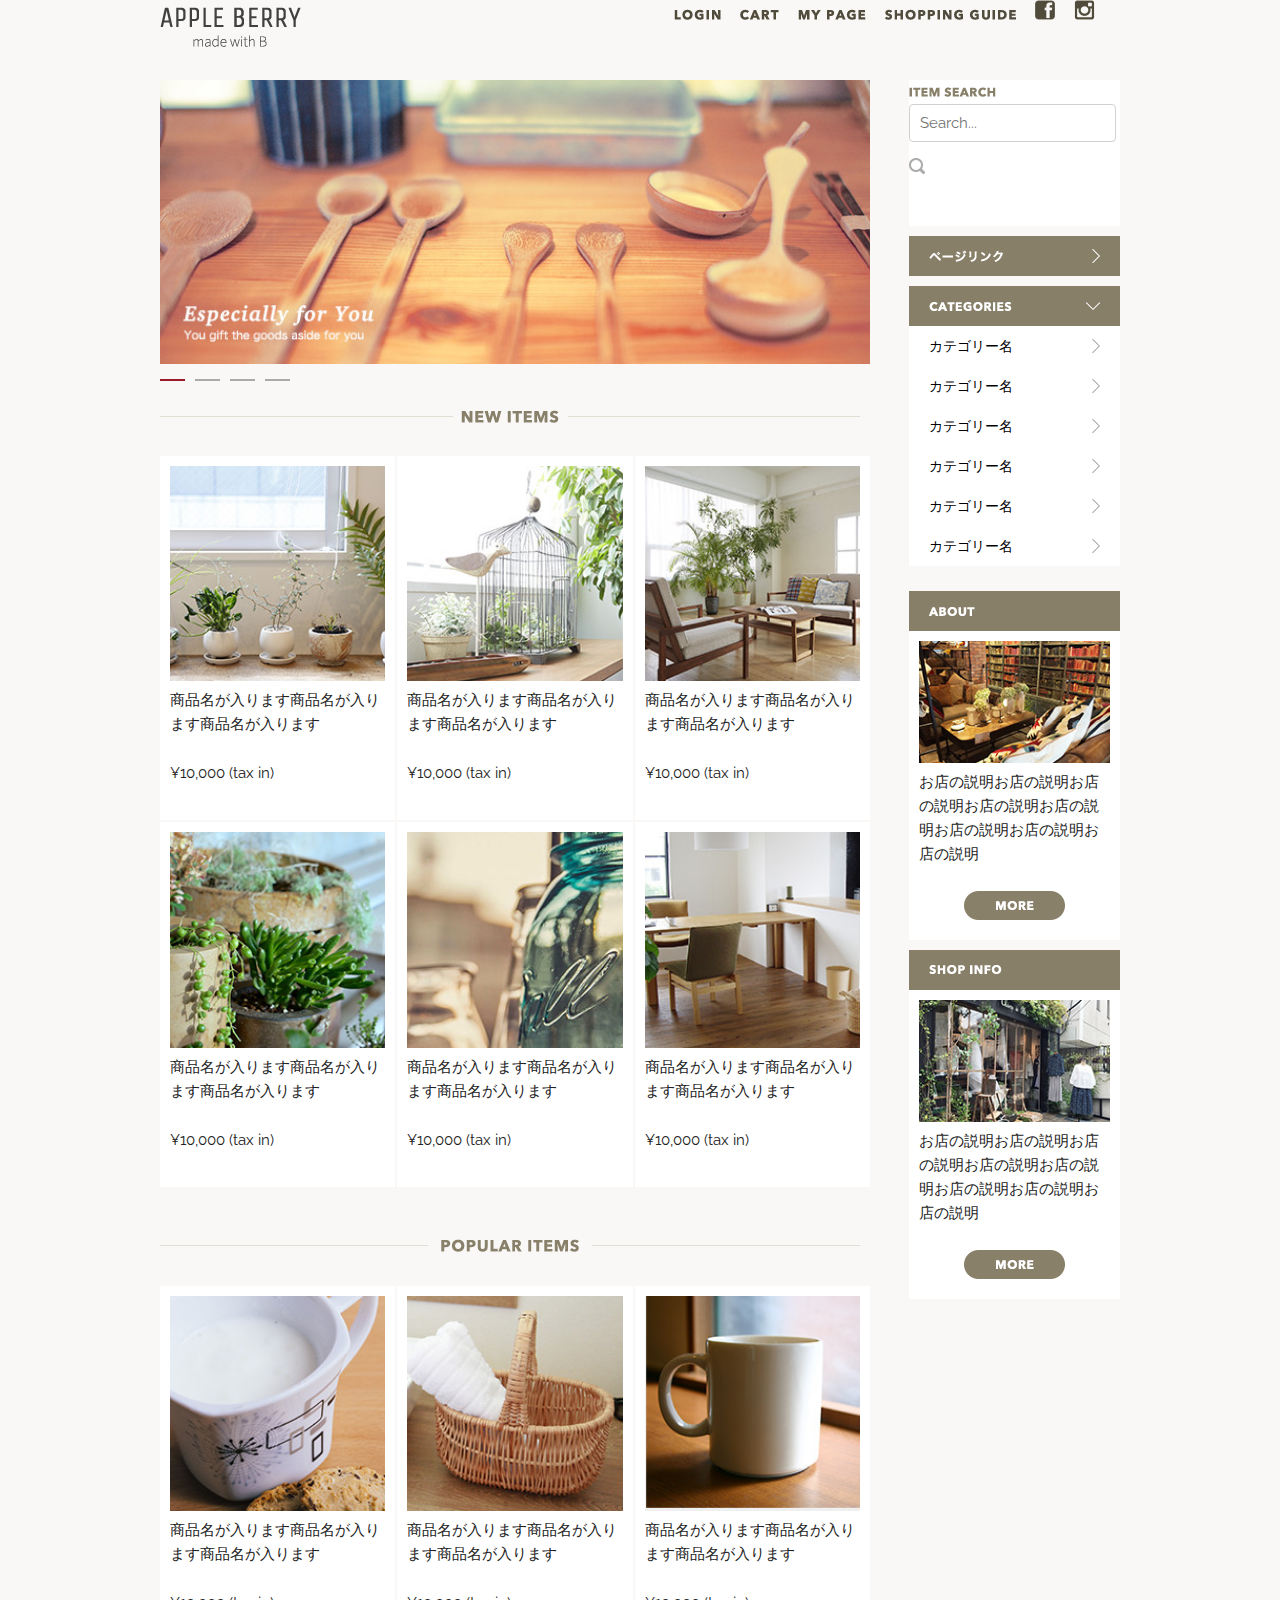
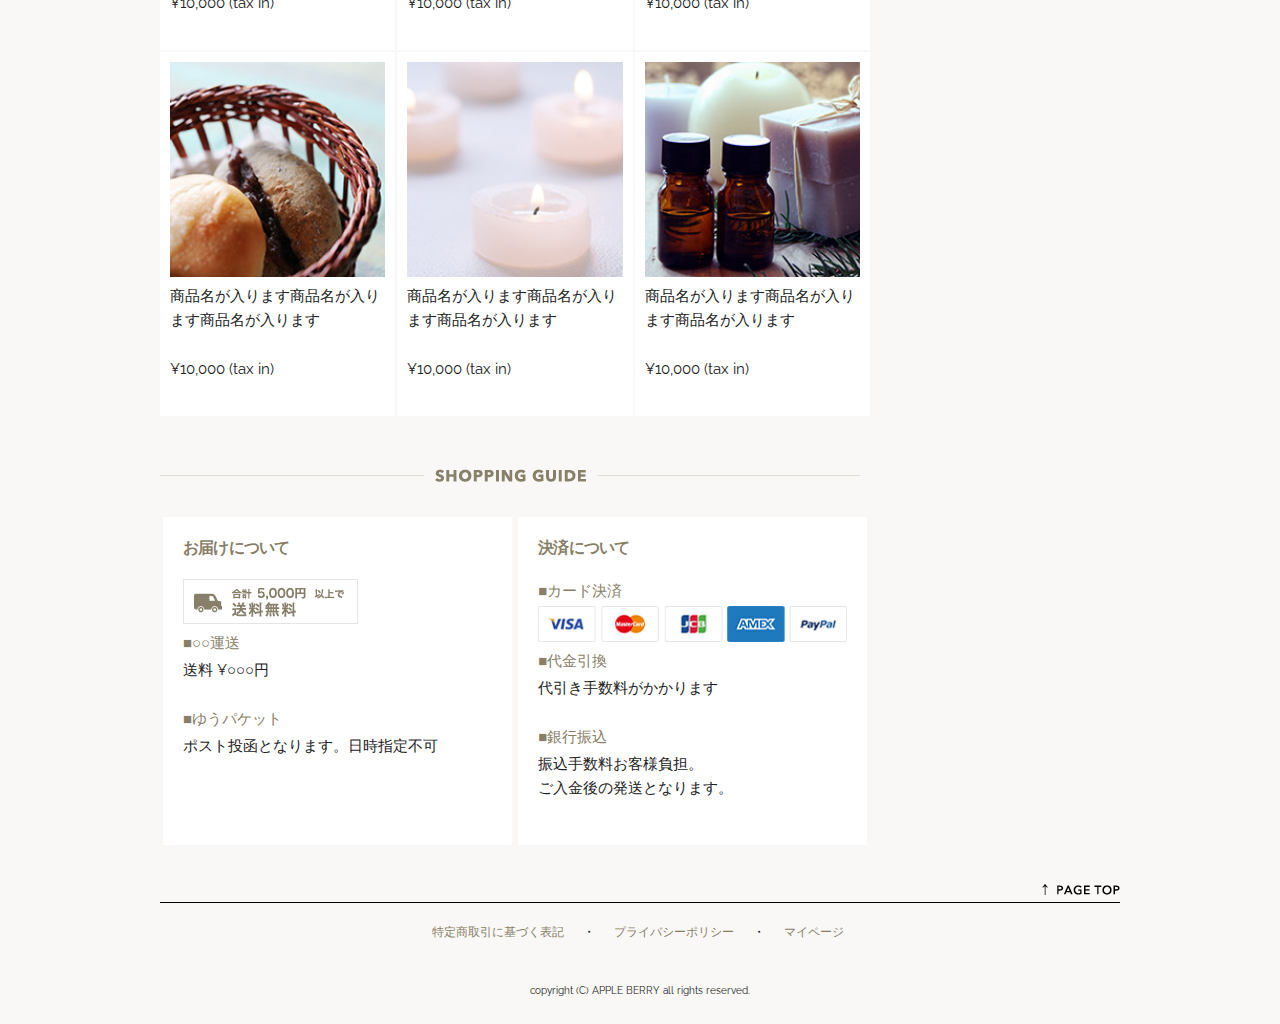
==== index.html @ 41d0731c "金曜朝作業" ====
<!DOCTYPE html>
<html lang="ja">

<head>

  <!-- Basic Page Needs
  –––––––––––––––––––––––––––––––––––––––––––––––––– -->
  <meta charset="utf-8">
  <title>APPLE BERRY</title>
  <meta name="description" content="">
  <meta name="author" content="">

  <!-- Mobile Specific Metas
  –––––––––––––––––––––––––––––––––––––––––––––––––– -->
  <meta name="viewport" content="width=device-width, initial-scale=1">

  <!-- Owl Carousel CSS -->
  <link rel="stylesheet" href="owlcarousel/assets/owl.carousel.min.css">
  <link rel="stylesheet" href="owlcarousel/assets/owl.theme.default.min.css">
  <!-- jQuery -->
  <script type="text/javascript" src="https://ajax.googleapis.com/ajax/libs/jquery/1.10.2/jquery.min.js"></script>
  <!-- Owl Carousel JS -->
  <script src="owlcarousel/owl.carousel.min.js"></script>

  <!-- Owl Carouselを動作させるために追加 -->
  <script src="carousel.js"></script>

  <!-- FONT
  –––––––––––––––––––––––––––––––––––––––––––––––––– -->
  <link href="//fonts.googleapis.com/css?family=Raleway:400,300,600" rel="stylesheet" type="text/css">

  <!-- CSS
  –––––––––––––––––––––––––––––––––––––––––––––––––– -->
  <link rel="stylesheet" href="css/normalize.css">
  <link rel="stylesheet" href="css/skeleton.css">
  <link rel="stylesheet" href="css/style.css">

  <!-- Favicon
  –––––––––––––––––––––––––––––––––––––––––––––––––– -->
  <link rel="icon" type="image/png" href="images/favicon.png">

</head>

<body>

  <!-- Primary Page Layout
  –––––––––––––––––––––––––––––––––––––––––––––––––– -->
  <header>
    <div id="header_in" class="container">
      <div class="row">
        <div class="six columns logo">

          <h1>
            <a href="index.html"><img class="u-max-full-width" src="images/top/logo.png" alt="APPLE BERRY" srcset="images/top/logo@2x.png 2x" /></a>
          </h1>

        </div>
        <div class="six columns navi">

          <!--  <div class="sp_navi">
         
          <img id="sp_navi_btn" class="u-max-full-width" src="images/top/sp_navi.png" alt="sp_navi" srcset="images/top/sp_navi@2x.png 2x" /> 

          <ul class="sp_navi_li">
            <li><a href="index.html">TOPページ</a></li>
            <li><a href="news.html">ニュースリリース</a></li>
            <li><a href="company.html">会社概要</a></li>
          </ul>
        </div>
                sp_navi -->

          <div class="pc_navi">

            <ul class="pc_navi_li">
              <li>
                <a href="#"><img class="u-max-full-width" src="images/top/menu_login.png" alt="login"></a>
              </li>
              <li>
                <a href="#"><img class="u-max-full-width" src="images/top/menu_cart.png" alt="cart"></a>
              </li>
              <li>
                <a href="#"><img class="u-max-full-width" src="images/top/menu_mypage.png" alt="mypage"></a>
              </li>
              <li>
                <a href="#"><img class="u-max-full-width" src="images/top/menu_guide.png" alt="shopping_guide"></a>
              </li>
              <li>
                <a href="#"><img class="u-max-full-width" src="images/top/facebook.png" alt="facebook"></a>
              </li>
              <li>
                <a href="#"><img class="u-max-full-width" src="images/top/insta.png" alt="instagram"></a>
              </li>
            </ul>

          </div>
          <!-- pc_navi -->

        </div>
        <!-- six columns -->
      </div>
      <!-- row -->
    </div>
    <!-- header_in -->
  </header>



  <div class="container">
    <div class="row">
      <div class="nine columns">
        <div id="cover_area">
          <div class="owl-carousel owl-theme">
            <div><img src="images/top/ca_banner.jpg"></div>
            <div><img src="images/top/ca_banner.jpg"></div>
            <div><img src="images/top/ca_banner.jpg"></div>
            <div><img src="images/top/ca_banner.jpg"></div>
          </div>
        </div>
        <!-- #cover -->

        <div id="new_items">
          <h3><img class="u-max-full-width" src="images/top/title_newitems.png"></h3>
          <div class="flex">

            <section>
              <img class="u-max-full-width" src="images/top/item_01.jpg" alt="商品名その1">
              <p>商品名が入ります商品名が入ります商品名が入ります</p>
              <p>¥10,000 (tax in)</p>
            </section>
            <section>
              <img class="u-max-full-width" src="images/top/item_02.jpg" alt="商品名その2">
              <p>商品名が入ります商品名が入ります商品名が入ります</p>
              <p>¥10,000 (tax in)</p>
            </section>
            <section>
              <img class="u-max-full-width" src="images/top/item_03.jpg" alt="商品名その3">
              <p>商品名が入ります商品名が入ります商品名が入ります</p>
              <p>¥10,000 (tax in)</p>
            </section>
            <section>
              <img class="u-max-full-width" src="images/top/item_04.jpg" alt="商品名その4">
              <p>商品名が入ります商品名が入ります商品名が入ります</p>
              <p>¥10,000 (tax in)</p>
            </section>
            <section>
              <img class="u-max-full-width" src="images/top/item_05.jpg" alt="商品名その5">
              <p>商品名が入ります商品名が入ります商品名が入ります</p>
              <p>¥10,000 (tax in)</p>
            </section>
            <section>
              <img class="u-max-full-width" src="images/top/item_06.jpg" alt="商品名その6">
              <p>商品名が入ります商品名が入ります商品名が入ります</p>
              <p>¥10,000 (tax in)</p>
            </section>
          </div>
        </div>
        <!-- #new_items -->

        <div id="popular_items">
          <h3><img class="u-max-full-width" src="images/top/title_popular.png"></h3>
          <div class="flex">

            <section>
              <img class="u-max-full-width" src="images/top/item_07.jpg" alt="商品名その7">
              <p>商品名が入ります商品名が入ります商品名が入ります</p>
              <p>¥10,000 (tax in)</p>
            </section>
            <section>
              <img class="u-max-full-width" src="images/top/item_08.jpg" alt="商品名その8">
              <p>商品名が入ります商品名が入ります商品名が入ります</p>
              <p>¥10,000 (tax in)</p>
            </section>
            <section>
              <img class="u-max-full-width" src="images/top/item_09.jpg" alt="商品名その9">
              <p>商品名が入ります商品名が入ります商品名が入ります</p>
              <p>¥10,000 (tax in)</p>
            </section>
          </div>
          <div class="flex">
            <section>
              <img class="u-max-full-width" src="images/top/item_10.jpg" alt="商品名その10">
              <p>商品名が入ります商品名が入ります商品名が入ります</p>
              <p>¥10,000 (tax in)</p>
            </section>
            <section>
              <img class="u-max-full-width" src="images/top/item_11.jpg" alt="商品名その11">
              <p>商品名が入ります商品名が入ります商品名が入ります</p>
              <p>¥10,000 (tax in)</p>
            </section>
            <section>
              <img class="u-max-full-width" src="images/top/item_12.jpg" alt="商品名その12">
              <p>商品名が入ります商品名が入ります商品名が入ります</p>
              <p>¥10,000 (tax in)</p>
            </section>
          </div>


        </div>
        <!-- #popular_items -->

        <div id="shopping_guide">

          <h3><img class="u-max-full-width" src="images/top/title_guide.png"></h3>
          <div class="flex">
            <section>
              <h4>お届けについて</h4>
              <img class="u-max-full-width" src="images/top/otodoke_banner.png">
              <p class="shikaku">■○○運送</p>
              <p>送料 ¥○○○円</p>
              <p class="shikaku">■ゆうパケット</p>
              <p>ポスト投函となります。日時指定不可</p>
            </section>
            <section>
              <h4>決済について</h4>
              <p class="shikaku">■カード決済</p>
              <img class="u-max-full-width" src="images/top/cards.png">
              <p class="shikaku">■代金引換</p>
              <p>代引き手数料がかかります</p>
              <p class="shikaku">■銀行振込</p>
              <p>振込手数料お客様負担。<br>ご入金後の発送となります。</p>

            </section>
          </div>
        </div>
        <!-- #shopping_guide -->
      </div>
      <!-- nine columns -->


      <div id="sidebar" class="three columns">
        <div class="item_search side_f">
          <img class="u-max-full-width" src="images/top/itemsearch.png">
          <form>
            <input type="text" placeholder="Search...">
            <img class="u-max-full-width" src="images/top/search_icon.png">
          </form>
        </div>
        <div class="page_link side_f">
          <h4><img class="u-max-full-width" src="images/top/pagelink.png" alt="page_link">
            <img src="images/top/next_icon.png"></h4>
        </div>
        <div class="categories side_f">
          <h4><img class="u-max-full-width" src="images/top/categories.png" alt="categories">
            <img src="images/top/down_icon.png"></h4>
          <ul>
            <a href="#"><li>カテゴリー名<img src="images/top/next_icon_gray.png"></li></a>
            <a href="#"><li>カテゴリー名<img src="images/top/next_icon_gray.png"></li></a>
            <a href="#"><li>カテゴリー名<img src="images/top/next_icon_gray.png"></li></a>
            <a href="#"><li>カテゴリー名<img src="images/top/next_icon_gray.png"></li></a>
            <a href="#"><li>カテゴリー名<img src="images/top/next_icon_gray.png"></li></a>
            <a href="#"><li>カテゴリー名<img src="images/top/next_icon_gray.png"></li></a>
          </ul>
        </div>
        <div class="about side_f">
          <h4><img class="u-max-full-width" src="images/top/about.png" alt="about"></h4>
          <div class="about_body">
          <img class="u-max-full-width" src="images/top/about_img.jpg" class="shop_info_img">
          <p>お店の説明お店の説明お店の説明お店の説明お店の説明お店の説明お店の説明お店の説明</p>
          <a href="#" alt="詳細"><img class="u-max-full-width more_btn" src="images/top/more_btn.png" alt="more_button"></a>
          </div>
        </div>
        <div class="shop_info side_f">
          <h4><img class="u-max-full-width" src="images/top/shop_info.png"></h4>
          <div class="shop_info_body">
          <img class="u-max-full-width" src="images/top/shopinfo_img.jpg" class="shop_info_img">
          <p>お店の説明お店の説明お店の説明お店の説明お店の説明お店の説明お店の説明お店の説明</p>
          <a href="#" alt="詳細"><img class="u-max-full-width more_btn" src="images/top/more_btn.png" alt="more_button"></a>
        </div>
        </div>
      </div>
      <!-- #sidebar -->
      <!-- three columns -->

    </div>
    <!--row-->
  </div>
  <!-- #container -->

  <footer>
    <div class="container">

      <div class="row">
        <div class="twelve columns">
          <div class="page_top">
            <a href="#"><img class="u-max-full-width align-right" src="images/top/pagetop.png" alt="page_top"></a>
          </div>
          <div class="border-line"></div>
          <div class="align-center">
            <ul>
              <li><a href="#">特定商取引に基づく表記</a></li>
              <li>・</li>
              <li><a href="#">プライバシーポリシー</a></li>
              <li>・</li>
              <li><a href="#">マイページ</a></li>
            </ul>

            <p class="copy">copyright (C) APPLE BERRY all rights reserved.</p>
          </div>
        </div>
        <!-- columns -->
      </div>
      <!-- row -->
    </div>
    <!--container-->
  </footer>

</body>

</html>
---- css/skeleton.css ----
/*
* Skeleton V2.0.4
* Copyright 2014, Dave Gamache
* www.getskeleton.com
* Free to use under the MIT license.
* http://www.opensource.org/licenses/mit-license.php
* 12/29/2014
*/


/* Table of contents
––––––––––––––––––––––––––––––––––––––––––––––––––
- Grid
- Base Styles
- Typography
- Links
- Buttons
- Forms
- Lists
- Code
- Tables
- Spacing
- Utilities
- Clearing
- Media Queries
*/


/* Grid
–––––––––––––––––––––––––––––––––––––––––––––––––– */
.container {
  position: relative;
  width: 100%;
  max-width: 960px;
  margin: 0 auto;
  padding: 0 20px;
  box-sizing: border-box; }
.column,
.columns {
  width: 100%;
  float: left;
  box-sizing: border-box; }

/* For devices larger than 400px */
@media (min-width: 400px) {
  .container {
    width: 85%;
    padding: 0; }
}

/* For devices larger than 550px */
@media (min-width: 550px) {
  .container {
    width: 80%; }
  .column,
  .columns {
    margin-left: 4%; }
  .column:first-child,
  .columns:first-child {
    margin-left: 0; }

  .one.column,
  .one.columns                    { width: 4.66666666667%; }
  .two.columns                    { width: 13.3333333333%; }
  .three.columns                  { width: 22%;            }
  .four.columns                   { width: 30.6666666667%; }
  .five.columns                   { width: 39.3333333333%; }
  .six.columns                    { width: 48%;            }
  .seven.columns                  { width: 56.6666666667%; }
  .eight.columns                  { width: 65.3333333333%; }
  .nine.columns                   { width: 74.0%;          }
  .ten.columns                    { width: 82.6666666667%; }
  .eleven.columns                 { width: 91.3333333333%; }
  .twelve.columns                 { width: 100%; margin-left: 0; }

  .one-third.column               { width: 30.6666666667%; }
  .two-thirds.column              { width: 65.3333333333%; }

  .one-half.column                { width: 48%; }

  /* Offsets */
  .offset-by-one.column,
  .offset-by-one.columns          { margin-left: 8.66666666667%; }
  .offset-by-two.column,
  .offset-by-two.columns          { margin-left: 17.3333333333%; }
  .offset-by-three.column,
  .offset-by-three.columns        { margin-left: 26%;            }
  .offset-by-four.column,
  .offset-by-four.columns         { margin-left: 34.6666666667%; }
  .offset-by-five.column,
  .offset-by-five.columns         { margin-left: 43.3333333333%; }
  .offset-by-six.column,
  .offset-by-six.columns          { margin-left: 52%;            }
  .offset-by-seven.column,
  .offset-by-seven.columns        { margin-left: 60.6666666667%; }
  .offset-by-eight.column,
  .offset-by-eight.columns        { margin-left: 69.3333333333%; }
  .offset-by-nine.column,
  .offset-by-nine.columns         { margin-left: 78.0%;          }
  .offset-by-ten.column,
  .offset-by-ten.columns          { margin-left: 86.6666666667%; }
  .offset-by-eleven.column,
  .offset-by-eleven.columns       { margin-left: 95.3333333333%; }

  .offset-by-one-third.column,
  .offset-by-one-third.columns    { margin-left: 34.6666666667%; }
  .offset-by-two-thirds.column,
  .offset-by-two-thirds.columns   { margin-left: 69.3333333333%; }

  .offset-by-one-half.column,
  .offset-by-one-half.columns     { margin-left: 52%; }

}


/* Base Styles
–––––––––––––––––––––––––––––––––––––––––––––––––– */
/* NOTE
html is set to 62.5% so that all the REM measurements throughout Skeleton
are based on 10px sizing. So basically 1.5rem = 15px :) */
html {
  font-size: 62.5%; }
body {
  font-size: 1.5em; /* currently ems cause chrome bug misinterpreting rems on body element */
  line-height: 1.6;
  font-weight: 400;
  font-family: "Raleway", "HelveticaNeue", "Helvetica Neue", Helvetica, Arial, sans-serif;
  color: #222; }


/* Typography
–––––––––––––––––––––––––––––––––––––––––––––––––– */
h1, h2, h3, h4, h5, h6 {
  margin-top: 0;
  margin-bottom: 2rem;
  font-weight: 300; }
h1 { font-size: 4.0rem; line-height: 1.2;  letter-spacing: -.1rem;}
h2 { font-size: 3.6rem; line-height: 1.25; letter-spacing: -.1rem; }
h3 { font-size: 3.0rem; line-height: 1.3;  letter-spacing: -.1rem; }
h4 { font-size: 2.4rem; line-height: 1.35; letter-spacing: -.08rem; }
h5 { font-size: 1.8rem; line-height: 1.5;  letter-spacing: -.05rem; }
h6 { font-size: 1.5rem; line-height: 1.6;  letter-spacing: 0; }

/* Larger than phablet */
@media (min-width: 550px) {
  h1 { font-size: 5.0rem; }
  h2 { font-size: 4.2rem; }
  h3 { font-size: 3.6rem; }
  h4 { font-size: 3.0rem; }
  h5 { font-size: 2.4rem; }
  h6 { font-size: 1.5rem; }
}

p {
  margin-top: 0; }


/* Links
–––––––––––––––––––––––––––––––––––––––––––––––––– */
a {
  color: #1EAEDB; }
a:hover {
  color: #0FA0CE; }


/* Buttons
–––––––––––––––––––––––––––––––––––––––––––––––––– */
.button,
button,
input[type="submit"],
input[type="reset"],
input[type="button"] {
  display: inline-block;
  height: 38px;
  padding: 0 30px;
  color: #555;
  text-align: center;
  font-size: 11px;
  font-weight: 600;
  line-height: 38px;
  letter-spacing: .1rem;
  text-transform: uppercase;
  text-decoration: none;
  white-space: nowrap;
  background-color: transparent;
  border-radius: 4px;
  border: 1px solid #bbb;
  cursor: pointer;
  box-sizing: border-box; }
.button:hover,
button:hover,
input[type="submit"]:hover,
input[type="reset"]:hover,
input[type="button"]:hover,
.button:focus,
button:focus,
input[type="submit"]:focus,
input[type="reset"]:focus,
input[type="button"]:focus {
  color: #333;
  border-color: #888;
  outline: 0; }
.button.button-primary,
button.button-primary,
input[type="submit"].button-primary,
input[type="reset"].button-primary,
input[type="button"].button-primary {
  color: #FFF;
  background-color: #33C3F0;
  border-color: #33C3F0; }
.button.button-primary:hover,
button.button-primary:hover,
input[type="submit"].button-primary:hover,
input[type="reset"].button-primary:hover,
input[type="button"].button-primary:hover,
.button.button-primary:focus,
button.button-primary:focus,
input[type="submit"].button-primary:focus,
input[type="reset"].button-primary:focus,
input[type="button"].button-primary:focus {
  color: #FFF;
  background-color: #1EAEDB;
  border-color: #1EAEDB; }


/* Forms
–––––––––––––––––––––––––––––––––––––––––––––––––– */
input[type="email"],
input[type="number"],
input[type="search"],
input[type="text"],
input[type="tel"],
input[type="url"],
input[type="password"],
textarea,
select {
  height: 38px;
  padding: 6px 10px; /* The 6px vertically centers text on FF, ignored by Webkit */
  background-color: #fff;
  border: 1px solid #D1D1D1;
  border-radius: 4px;
  box-shadow: none;
  box-sizing: border-box; }
/* Removes awkward default styles on some inputs for iOS */
input[type="email"],
input[type="number"],
input[type="search"],
input[type="text"],
input[type="tel"],
input[type="url"],
input[type="password"],
textarea {
  -webkit-appearance: none;
     -moz-appearance: none;
          appearance: none; }
textarea {
  min-height: 65px;
  padding-top: 6px;
  padding-bottom: 6px; }
input[type="email"]:focus,
input[type="number"]:focus,
input[type="search"]:focus,
input[type="text"]:focus,
input[type="tel"]:focus,
input[type="url"]:focus,
input[type="password"]:focus,
textarea:focus,
select:focus {
  border: 1px solid #33C3F0;
  outline: 0; }
label,
legend {
  display: block;
  margin-bottom: .5rem;
  font-weight: 600; }
fieldset {
  padding: 0;
  border-width: 0; }
input[type="checkbox"],
input[type="radio"] {
  display: inline; }
label > .label-body {
  display: inline-block;
  margin-left: .5rem;
  font-weight: normal; }


/* Lists
–––––––––––––––––––––––––––––––––––––––––––––––––– */
ul {
  list-style: circle inside; }
ol {
  list-style: decimal inside; }
ol, ul {
  padding-left: 0;
  margin-top: 0; }
ul ul,
ul ol,
ol ol,
ol ul {
  margin: 1.5rem 0 1.5rem 3rem;
  font-size: 90%; }
li {
  margin-bottom: 1rem; }


/* Code
–––––––––––––––––––––––––––––––––––––––––––––––––– */
code {
  padding: .2rem .5rem;
  margin: 0 .2rem;
  font-size: 90%;
  white-space: nowrap;
  background: #F1F1F1;
  border: 1px solid #E1E1E1;
  border-radius: 4px; }
pre > code {
  display: block;
  padding: 1rem 1.5rem;
  white-space: pre; }


/* Tables
–––––––––––––––––––––––––––––––––––––––––––––––––– */
th,
td {
  padding: 12px 15px;
  text-align: left;
  border-bottom: 1px solid #E1E1E1; }
th:first-child,
td:first-child {
  padding-left: 0; }
th:last-child,
td:last-child {
  padding-right: 0; }


/* Spacing
–––––––––––––––––––––––––––––––––––––––––––––––––– */
button,
.button {
  margin-bottom: 1rem; }
input,
textarea,
select,
fieldset {
  margin-bottom: 1.5rem; }
pre,
blockquote,
dl,
figure,
table,
p,
ul,
ol,
form {
  margin-bottom: 2.5rem; }


/* Utilities
–––––––––––––––––––––––––––––––––––––––––––––––––– */
.u-full-width {
  width: 100%;
  box-sizing: border-box; }
.u-max-full-width {
  max-width: 100%;
  box-sizing: border-box; }
.u-pull-right {
  float: right; }
.u-pull-left {
  float: left; }


/* Misc
–––––––––––––––––––––––––––––––––––––––––––––––––– */
hr {
  margin-top: 3rem;
  margin-bottom: 3.5rem;
  border-width: 0;
  border-top: 1px solid #E1E1E1; }


/* Clearing
–––––––––––––––––––––––––––––––––––––––––––––––––– */

/* Self Clearing Goodness */
.container:after,
.row:after,
.u-cf {
  content: "";
  display: table;
  clear: both; }


/* Media Queries
–––––––––––––––––––––––––––––––––––––––––––––––––– */
/*
Note: The best way to structure the use of media queries is to create the queries
near the relevant code. For example, if you wanted to change the styles for buttons
on small devices, paste the mobile query code up in the buttons section and style it
there.
*/


/* Larger than mobile */
@media (min-width: 400px) {}

/* Larger than phablet (also point when grid becomes active) */
@media (min-width: 550px) {}

/* Larger than tablet */
@media (min-width: 750px) {}

/* Larger than desktop */
@media (min-width: 1000px) {}

/* Larger than Desktop HD */
@media (min-width: 1200px) {}
---- css/style.css ----
html {
  font-size: 62.5%;
  background-color: #f9f8f6; }

/**************************************/
#header_in .pc_navi_li li {
  list-style-type: none;
  display: inline-block;
  margin-left: 15px;
  margin-right: 0; }

#cover_area .owl-dots {
  text-align: left;
  margin: 0; }
  #cover_area .owl-dots .owl-dot span {
    border-radius: 0px;
    width: 25px;
    height: 2px;
    background: #aaaaaa;
    margin: 0 10px 0 0; }
  #cover_area .owl-dots .owl-dot.active span {
    background: #9d1a2d; }

#new_items {
  margin-bottom: 30px; }
  #new_items .flex {
    display: flex;
    justify-content: space-between;
    flex-wrap: wrap; }
    #new_items .flex section {
      background-color: white;
      margin: 1px 0;
      padding: 10px;
      width: calc((100% - 64px) / 3); }
      #new_items .flex section img {
        width: 100%; }

#popular_items {
  margin-bottom: 30px; }
  #popular_items .flex {
    display: flex;
    justify-content: space-between; }
    #popular_items .flex section {
      background-color: white;
      margin: 1px 0;
      padding: 10px;
      width: calc((100% - 64px) / 3); }
      #popular_items .flex section img {
        width: 100%; }

#latest_items {
  margin-bottom: 30px; }
  #latest_items .flex {
    display: flex;
    justify-content: space-between; }
    #latest_items .flex section {
      background-color: white;
      margin: 1px 0;
      padding: 10px;
      width: calc((100% - 64px) / 3); }
      #latest_items .flex section img {
        width: 100%; }

#shopping_guide {
  margin-bottom: 30px; }
  #shopping_guide .flex {
    display: flex;
    justify-content: space-between; }
    #shopping_guide .flex section {
      background-color: white;
      margin: 3px;
      padding: 20px;
      width: calc((100% - 6px) / 2); }
      #shopping_guide .flex section h4 {
        color: #887f69;
        font-size: 16px;
        font-size: 1.6rem;
        font-weight: bold; }
      #shopping_guide .flex section p.shikaku {
        color: #887f69;
        margin-bottom: 3px; }

#categories_area .flex {
  display: flex;
  justify-content: space-between; }
#categories_area section {
  background-color: white;
  margin: 1px;
  padding: 10px; }
#categories_area .back-btn {
  display: block;
  margin: 15px 0;
  padding: 8px 40px;
  background-color: #887f69;
  color: white;
  font-weight: bold;
  float: left;
  border-radius: 20px; }
#categories_area .next-btn {
  display: block;
  margin: 15px 0;
  padding: 8px 40px;
  background-color: #887f69;
  color: white;
  font-weight: bold;
  border-radius: 20px;
  float: right; }

#sidebar .side_f {
  background: white;
  padding: 0 0 20px 0;
  margin-bottom: 10px; }
  #sidebar .side_f h4 {
    display: flex;
    margin: auto;
    margin-bottom: 10px;
    background-color: #887f69;
    padding: 0 20px;
    height: 40px;
    justify-content: space-between;
    align-items: center; }
#sidebar .page_link.side_f {
  padding: 0; }
#sidebar .more_btn {
  display: block;
  margin: 0 auto; }
#sidebar .categories.side_f {
  padding: 0; }
  #sidebar .categories.side_f h4 {
    margin-bottom: 0; }
  #sidebar .categories.side_f ul {
    background-color: white; }
    #sidebar .categories.side_f ul a {
      text-decoration: none;
      color: black; }
      #sidebar .categories.side_f ul a li {
        display: flex;
        margin: auto;
        padding: 0 20px;
        height: 40px;
        justify-content: space-between;
        align-items: center;
        list-style-type: none;
        border-bottom: 1px solid #f9f8f6;
        font-size: 14px;
        font-size: 1.4rem; }
    #sidebar .categories.side_f ul li:last-child {
      border-bottom: none; }
#sidebar .about .about_body {
  padding: 0 10px; }
#sidebar .shop_info .shop_info_body {
  padding: 0 10px; }
#sidebar .more_btn {
  display: block;
  margin: 0 auto; }

footer .page_top {
  display: block;
  float: right; }
footer .border-line {
  clear: both;
  border-bottom: 1px solid black;
  margin-top: 15px;
  margin-bottom: 15px; }
footer .align-center {
  display: block;
  margin: 0 auto;
  text-align: center; }
footer ul {
  clear: both; }
  footer ul li {
    list-style-type: none;
    display: inline-block;
    padding: 5px;
    margin-right: 5px;
    font-size: 12px;
    font-size: 1.2rem; }
    footer ul li a {
      color: #887f69;
      text-decoration: none; }
footer .copy {
  font-size: 10px;
  font-size: 1rem; }

/*# sourceMappingURL=style.css.map */
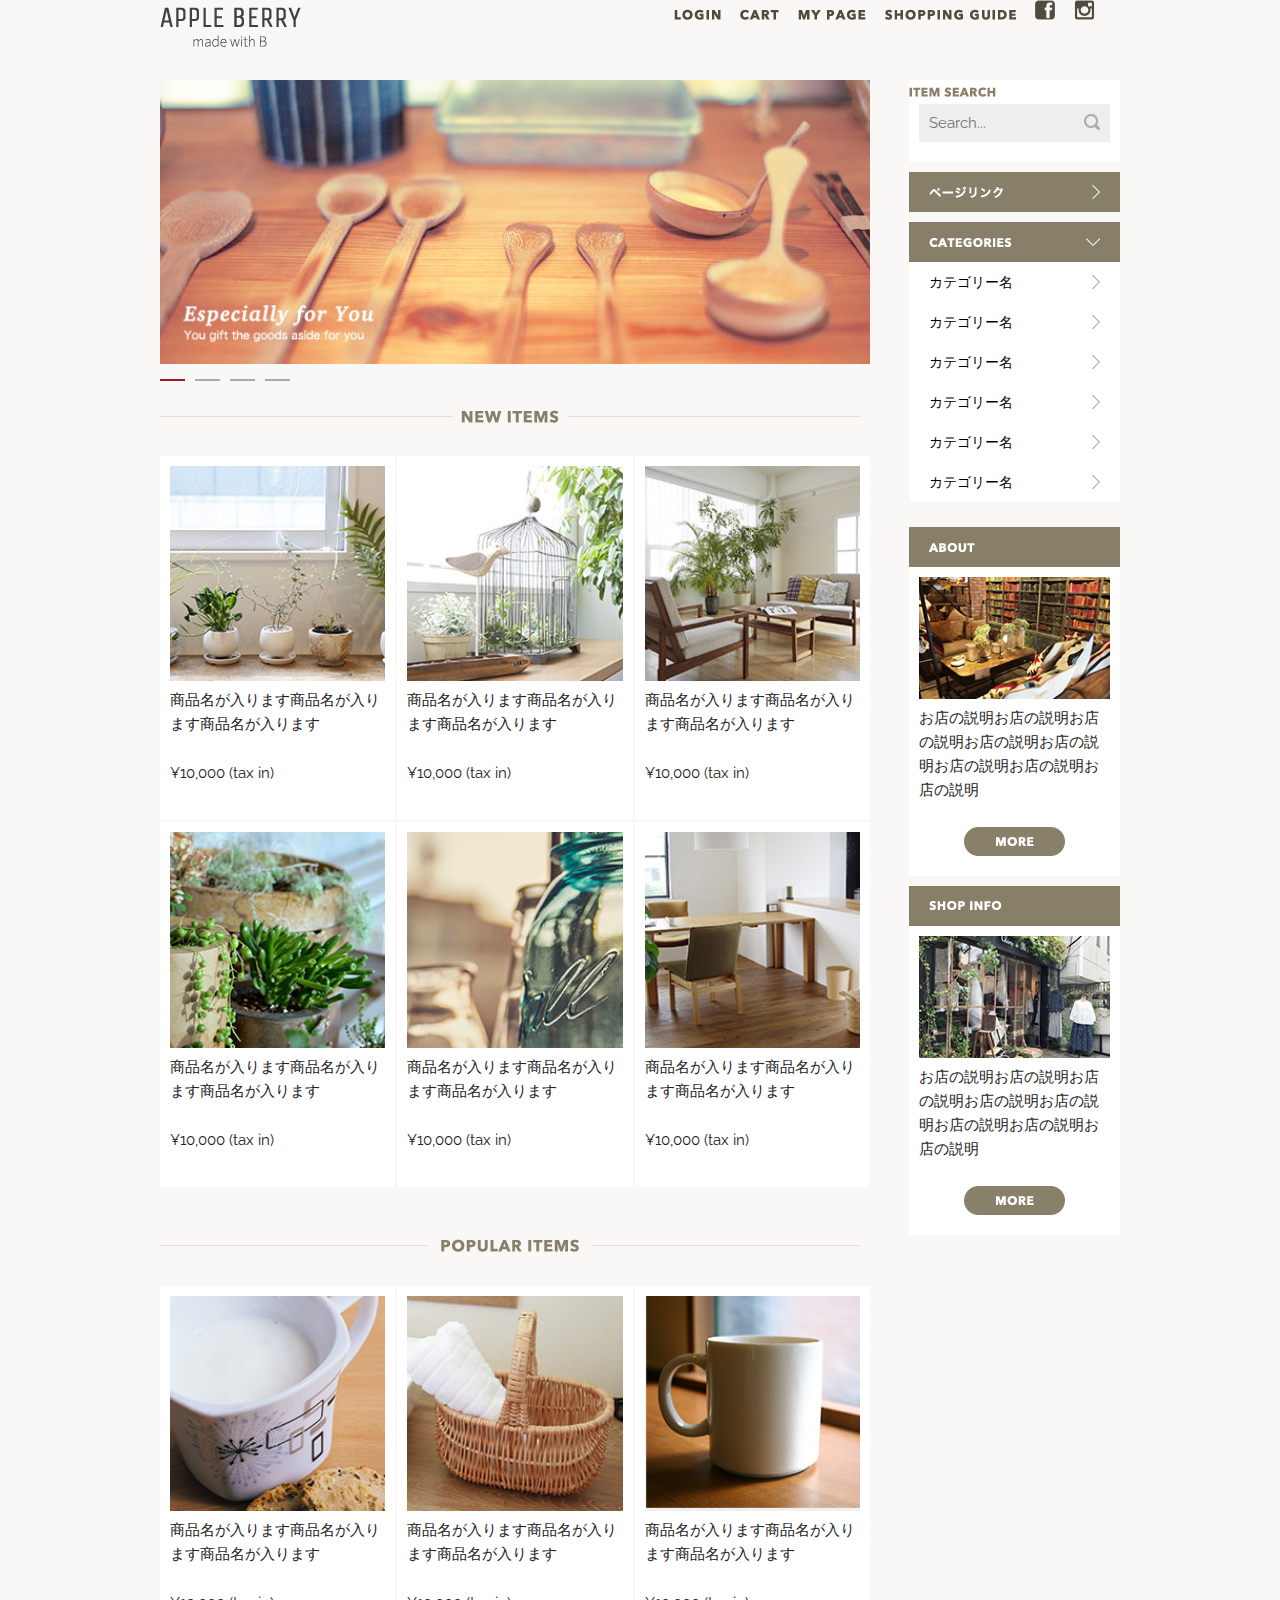
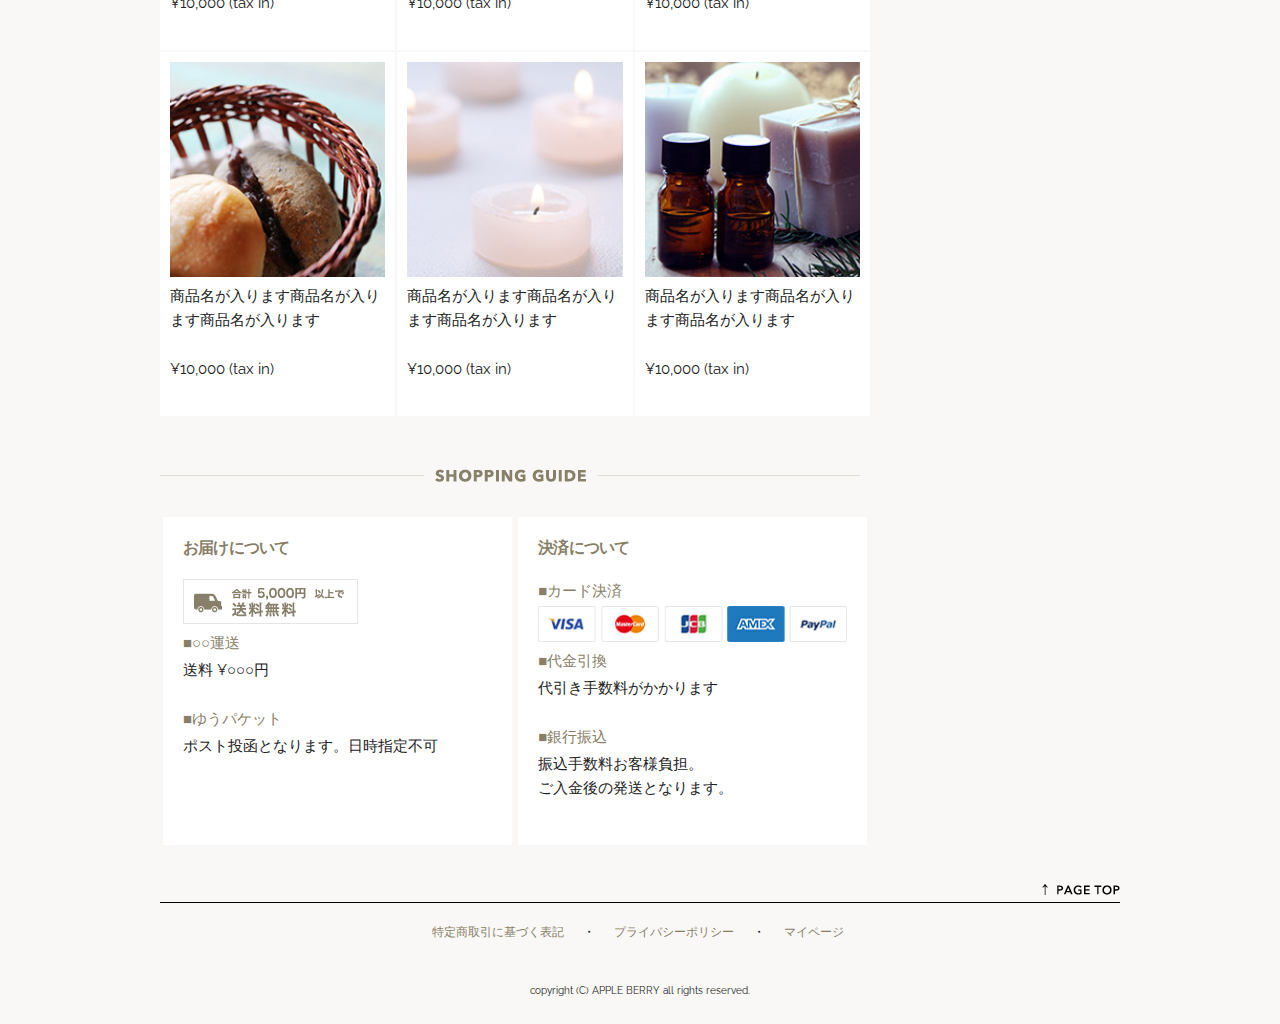
==== commit 4324763e: "日曜夜作業 笹川先生に教わる。" ====
--- a/index.html
+++ b/index.html
@@ -119,7 +119,8 @@
         <!-- #cover -->
 
         <div id="new_items">
-          <h3><img class="u-max-full-width" src="images/top/title_newitems.png"></h3>
+          <h3 class="hp-h3"><img class="u-max-full-width" src="images/top/title_newitems.png"></h3>
+          <h3 class="sp-h3"><img class="u-max-full-width" src="images/top_sp/title_new_item.png"></h3>
           <div class="flex">
 
             <section>
@@ -157,7 +158,8 @@
         <!-- #new_items -->
 
         <div id="popular_items">
-          <h3><img class="u-max-full-width" src="images/top/title_popular.png"></h3>
+          <h3 class="hp-h3"><img class="u-max-full-width" src="images/top/title_popular.png"></h3>
+          <h3 class="sp-h3"><img class="u-max-full-width" src="images/top_sp/title_popular.png"></h3>
           <div class="flex">
 
             <section>
@@ -175,8 +177,6 @@
               <p>商品名が入ります商品名が入ります商品名が入ります</p>
               <p>¥10,000 (tax in)</p>
             </section>
-          </div>
-          <div class="flex">
             <section>
               <img class="u-max-full-width" src="images/top/item_10.jpg" alt="商品名その10">
               <p>商品名が入ります商品名が入ります商品名が入ります</p>
@@ -193,14 +193,13 @@
               <p>¥10,000 (tax in)</p>
             </section>
           </div>
-
-
         </div>
         <!-- #popular_items -->
 
         <div id="shopping_guide">
 
-          <h3><img class="u-max-full-width" src="images/top/title_guide.png"></h3>
+          <h3 class="hp-h3"><img class="u-max-full-width" src="images/top/title_guide.png"></h3>
+          <h3 class="sp-h3"><img class="u-max-full-width" src="images/top_sp/title_guide.png"></h3>
           <div class="flex">
             <section>
               <h4>お届けについて</h4>
@@ -254,22 +253,28 @@
         <div class="about side_f">
           <h4><img class="u-max-full-width" src="images/top/about.png" alt="about"></h4>
           <div class="about_body">
-          <img class="u-max-full-width" src="images/top/about_img.jpg" class="shop_info_img">
-          <p>お店の説明お店の説明お店の説明お店の説明お店の説明お店の説明お店の説明お店の説明</p>
-          <a href="#" alt="詳細"><img class="u-max-full-width more_btn" src="images/top/more_btn.png" alt="more_button"></a>
-          </div>
-        </div>
+            <div class="about_float_img">
+              <img class="u-max-full-width" src="images/top/about_img.jpg" class="shop_info_img">
+            </div>
+            <div class="about_float_txt">
+              <p>お店の説明お店の説明お店の説明お店の説明お店の説明お店の説明お店の説明お店の説明</p>
+              <a href="#" alt="詳細"><img class="u-max-full-width more_btn" src="images/top/more_btn.png" alt="more_button"></a>
+            </div>
+          </div> <!--about_body-->
+        </div> <!--about side_f-->
         <div class="shop_info side_f">
           <h4><img class="u-max-full-width" src="images/top/shop_info.png"></h4>
           <div class="shop_info_body">
+            <div class="sp_float_img">
           <img class="u-max-full-width" src="images/top/shopinfo_img.jpg" class="shop_info_img">
+          </div>
+          <div class="sp_float_txt">
           <p>お店の説明お店の説明お店の説明お店の説明お店の説明お店の説明お店の説明お店の説明</p>
           <a href="#" alt="詳細"><img class="u-max-full-width more_btn" src="images/top/more_btn.png" alt="more_button"></a>
-        </div>
-        </div>
-      </div>
-      <!-- #sidebar -->
-      <!-- three columns -->
+          </div>
+          </div>
+        </div>
+      </div><!-- #sidebar --> <!-- three columns -->
 
     </div>
     <!--row-->
--- a/css/style.css
+++ b/css/style.css
@@ -23,6 +23,8 @@
 
 #new_items {
   margin-bottom: 30px; }
+  #new_items h3 {
+    background-image: url(..images/top/); }
   #new_items .flex {
     display: flex;
     justify-content: space-between;
@@ -34,12 +36,19 @@
       width: calc((100% - 64px) / 3); }
       #new_items .flex section img {
         width: 100%; }
+  @media (max-width: 550px) {
+    #new_items .flex section {
+      padding: 10px;
+      width: calc((100% - 42px) / 2); }
+      #new_items .flex section img {
+        width: 100%; } }
 
 #popular_items {
   margin-bottom: 30px; }
   #popular_items .flex {
     display: flex;
-    justify-content: space-between; }
+    justify-content: space-between;
+    flex-wrap: wrap; }
     #popular_items .flex section {
       background-color: white;
       margin: 1px 0;
@@ -47,6 +56,12 @@
       width: calc((100% - 64px) / 3); }
       #popular_items .flex section img {
         width: 100%; }
+  @media (max-width: 550px) {
+    #popular_items .flex section {
+      padding: 10px;
+      width: calc((100% - 42px) / 2); }
+      #popular_items .flex section img {
+        width: 100%; } }
 
 #latest_items {
   margin-bottom: 30px; }
@@ -79,6 +94,11 @@
       #shopping_guide .flex section p.shikaku {
         color: #887f69;
         margin-bottom: 3px; }
+  @media (max-width: 550px) {
+    #shopping_guide .flex {
+      flex-direction: column; }
+      #shopping_guide .flex section {
+        width: 86%; } }
 
 #categories_area .flex {
   display: flex;
@@ -110,6 +130,20 @@
   background: white;
   padding: 0 0 20px 0;
   margin-bottom: 10px; }
+  #sidebar .side_f form {
+    position: relative;
+    margin-bottom: 0;
+    padding: 0 10px; }
+    #sidebar .side_f form img {
+      position: absolute;
+      top: 10px;
+      right: 20px; }
+    #sidebar .side_f form input {
+      width: 100%;
+      margin-bottom: 0;
+      background-color: #eeeeee;
+      border: 0;
+      border-radius: 0; }
   #sidebar .side_f h4 {
     display: flex;
     margin: auto;
@@ -157,6 +191,10 @@
 footer .page_top {
   display: block;
   float: right; }
+  @media (max-width: 550px) {
+    footer .page_top {
+      clear: both;
+      margin: 0 auto; } }
 footer .border-line {
   clear: both;
   border-bottom: 1px solid black;
@@ -182,4 +220,21 @@
   font-size: 10px;
   font-size: 1rem; }
 
+@media (max-width: 550px) {
+  h3.hp-h3 {
+    display: none; }
+
+  h3.sp-h3 {
+    text-align: center; }
+
+  .shop_info_body {
+    display: flex; }
+    .shop_info_body .sp_float_img {
+      flex: 1; }
+    .shop_info_body .sp_float_txt {
+      flex: 1; } }
+@media (min-width: 551px) {
+  h3.sp-h3 {
+    display: none; } }
+
 /*# sourceMappingURL=style.css.map */
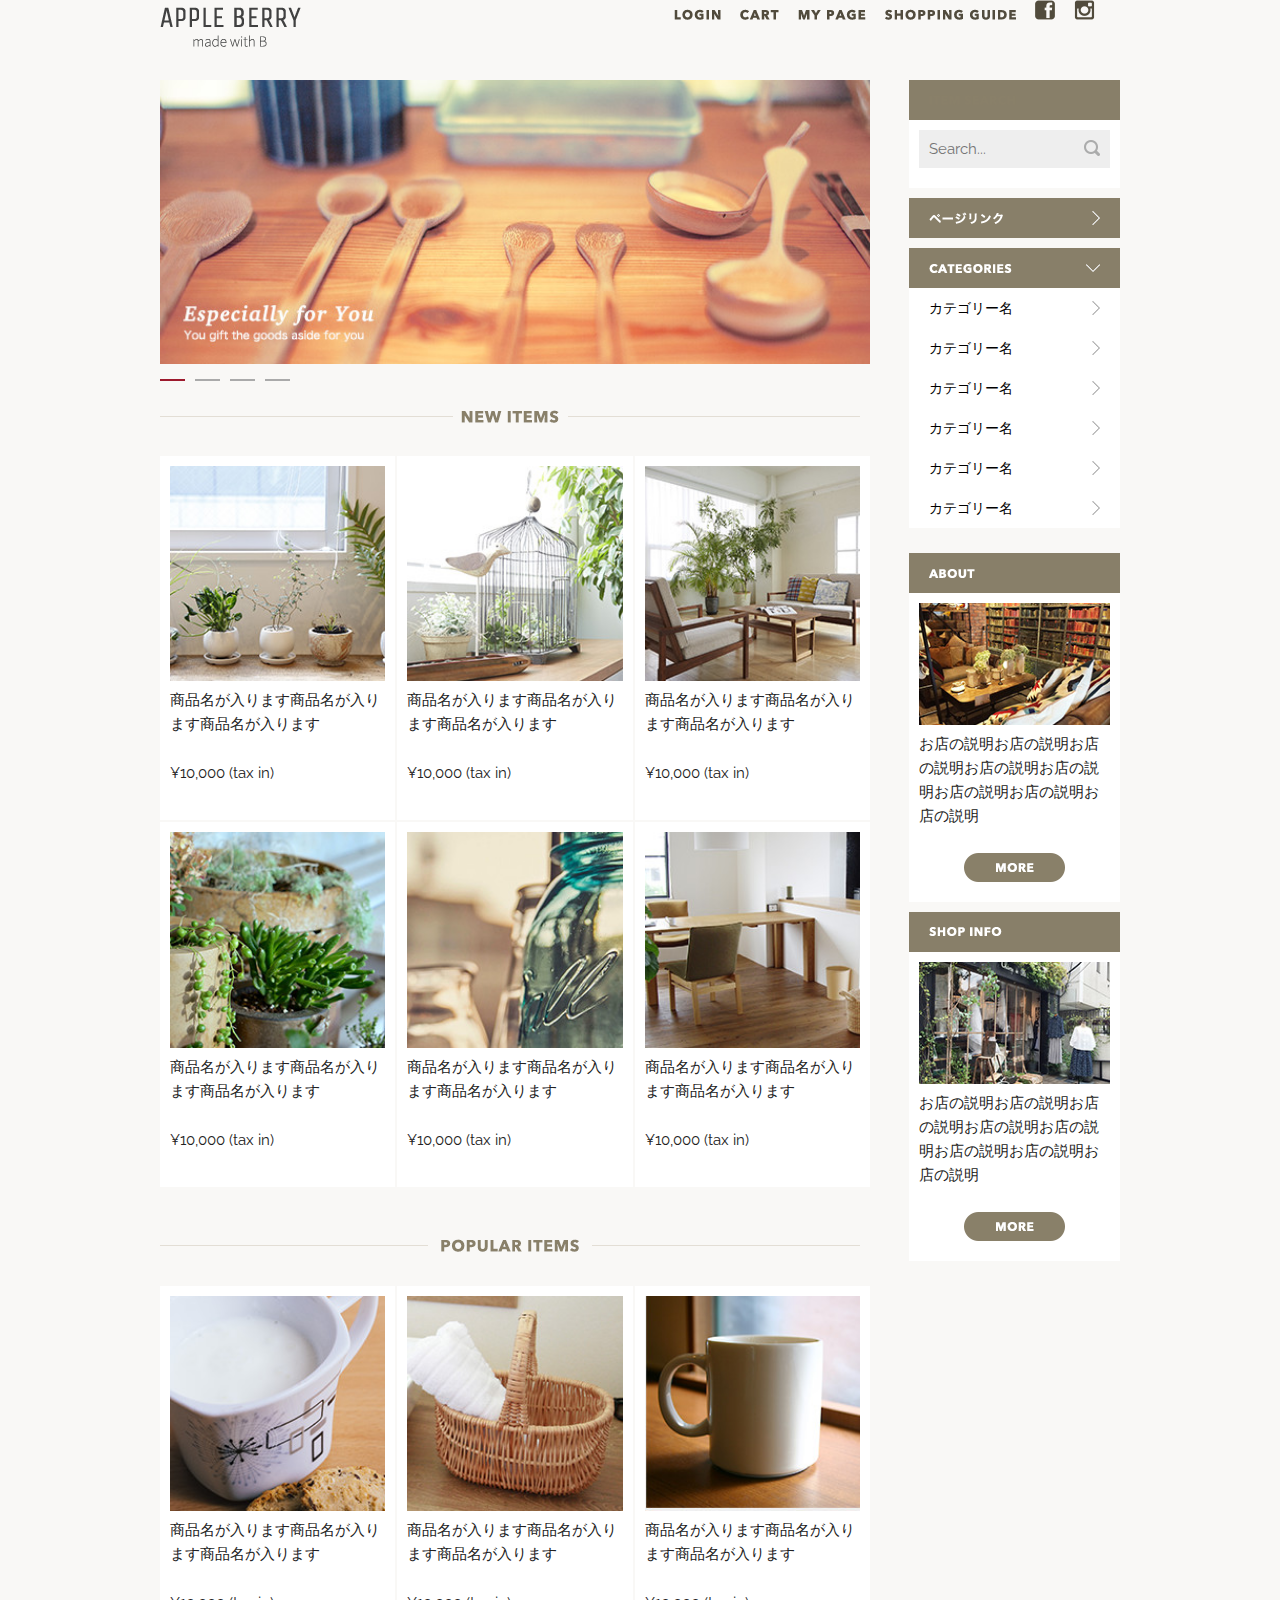
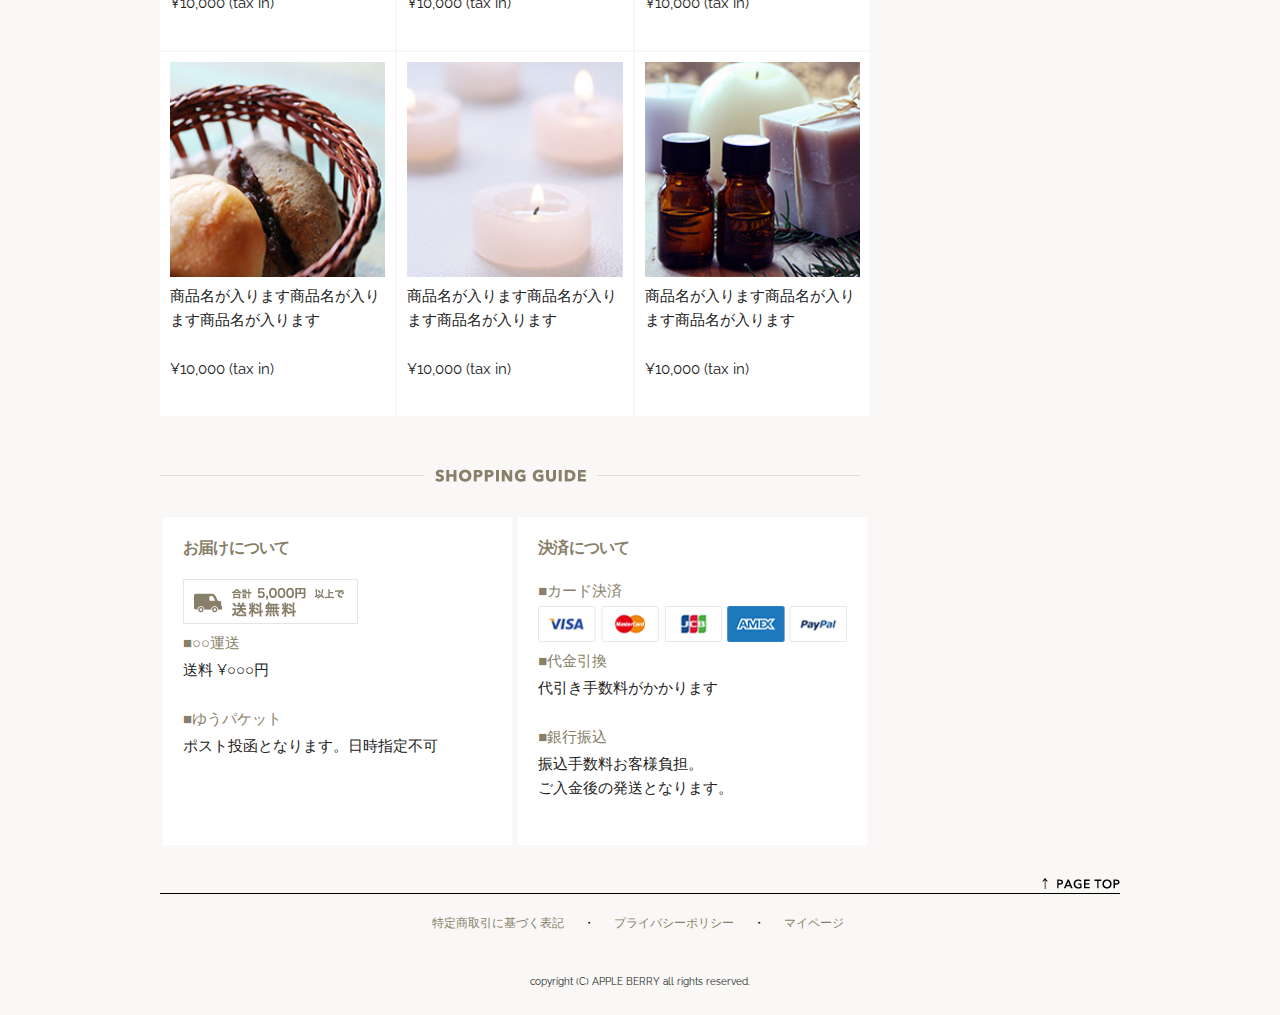
==== commit 08c49cad: "夜作業 日曜日" ====
--- a/index.html
+++ b/index.html
@@ -228,7 +228,7 @@
 
       <div id="sidebar" class="three columns">
         <div class="item_search side_f">
-          <img class="u-max-full-width" src="images/top/itemsearch.png">
+          <h4><img class="u-max-full-width" src="images/top/itemsearch.png"></h4>
           <form>
             <input type="text" placeholder="Search...">
             <img class="u-max-full-width" src="images/top/search_icon.png">
@@ -287,7 +287,7 @@
       <div class="row">
         <div class="twelve columns">
           <div class="page_top">
-            <a href="#"><img class="u-max-full-width align-right" src="images/top/pagetop.png" alt="page_top"></a>
+            <a href="#"><img class="u-max-full-width align-right align-center" src="images/top/pagetop.png" alt="page_top"></a>
           </div>
           <div class="border-line"></div>
           <div class="align-center">
--- a/css/style.css
+++ b/css/style.css
@@ -227,12 +227,29 @@
   h3.sp-h3 {
     text-align: center; }
 
+  .item-serch h4 {
+    display: none; }
+
   .shop_info_body {
     display: flex; }
     .shop_info_body .sp_float_img {
       flex: 1; }
     .shop_info_body .sp_float_txt {
-      flex: 1; } }
+      padding-left: 20px;
+      flex: 1; }
+      .shop_info_body .sp_float_txt img {
+        margin: 0; }
+
+  .about_body {
+    display: flex; }
+    .about_body .about_float_img {
+      flex: 1; }
+    .about_body .about_float_txt {
+      padding-left: 20px;
+      flex: 1; }
+
+  footer .page-top img .align-center {
+    item-align: center; } }
 @media (min-width: 551px) {
   h3.sp-h3 {
     display: none; } }
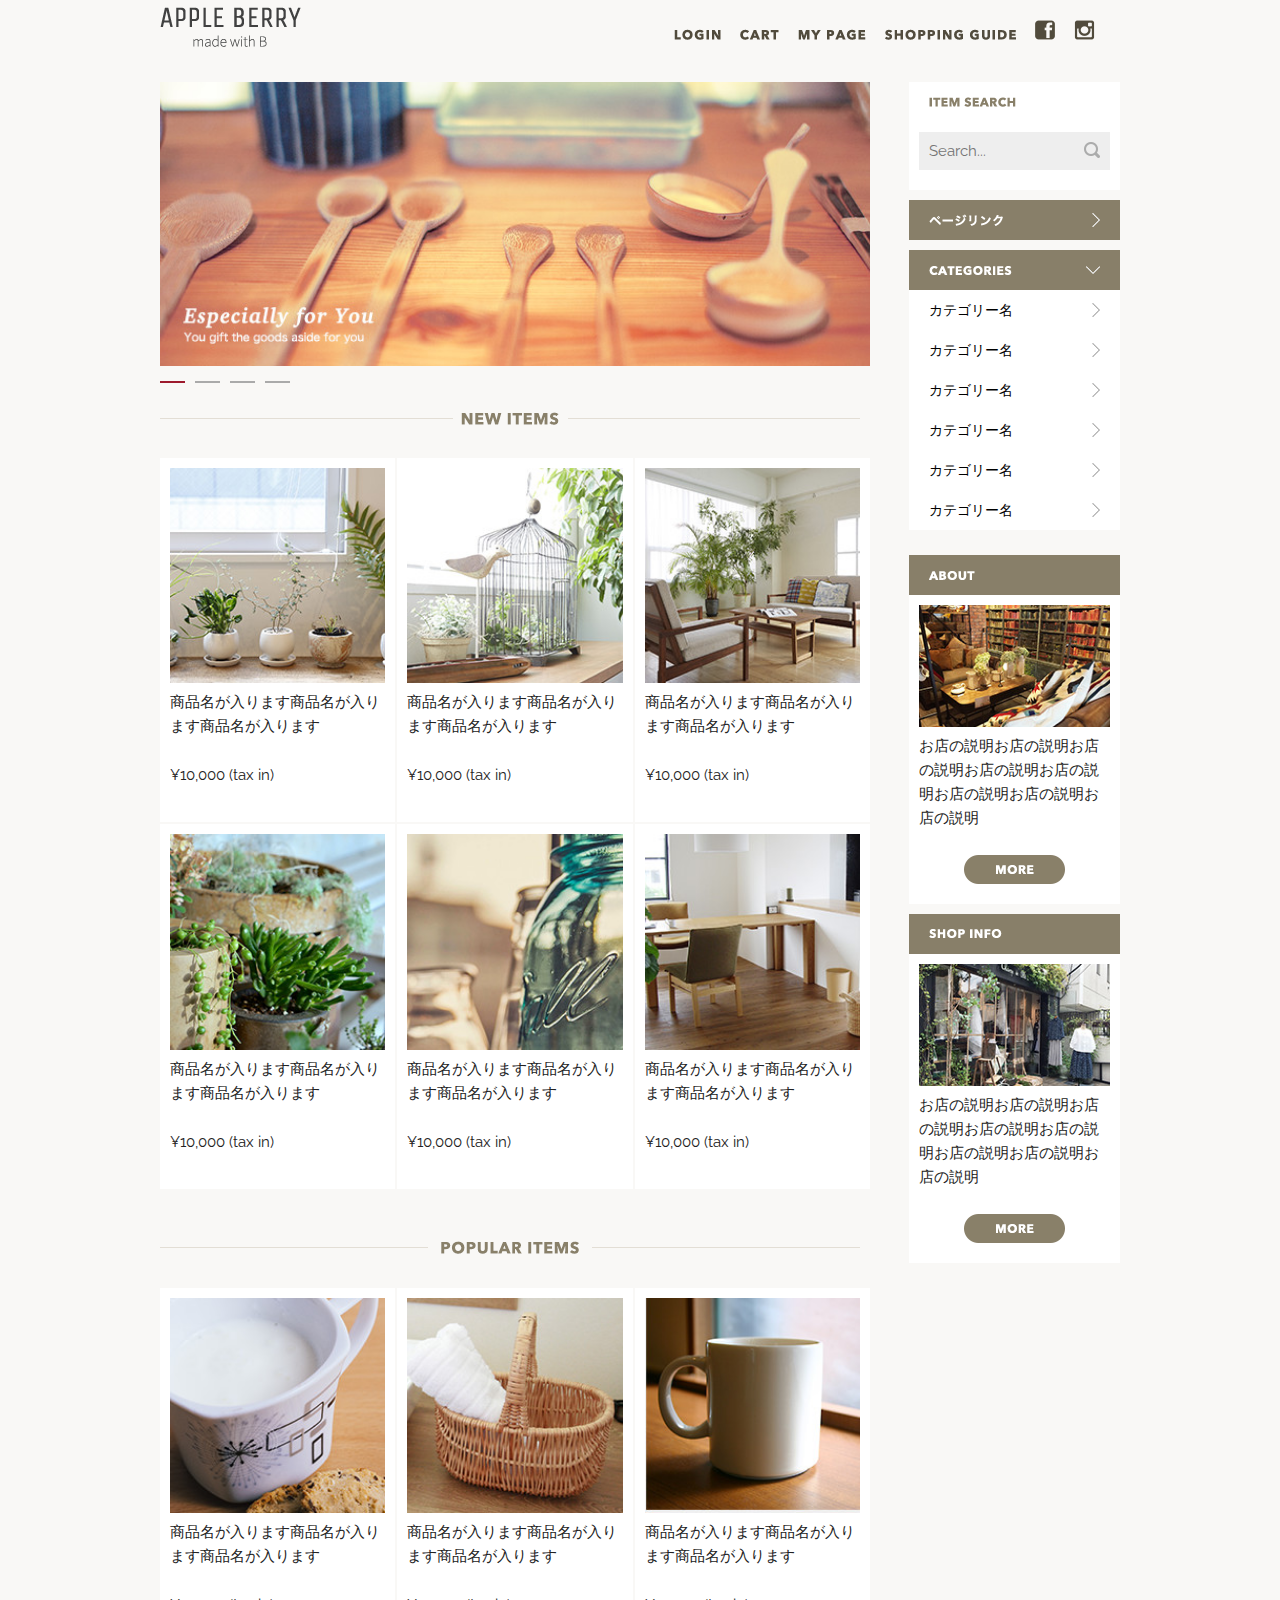
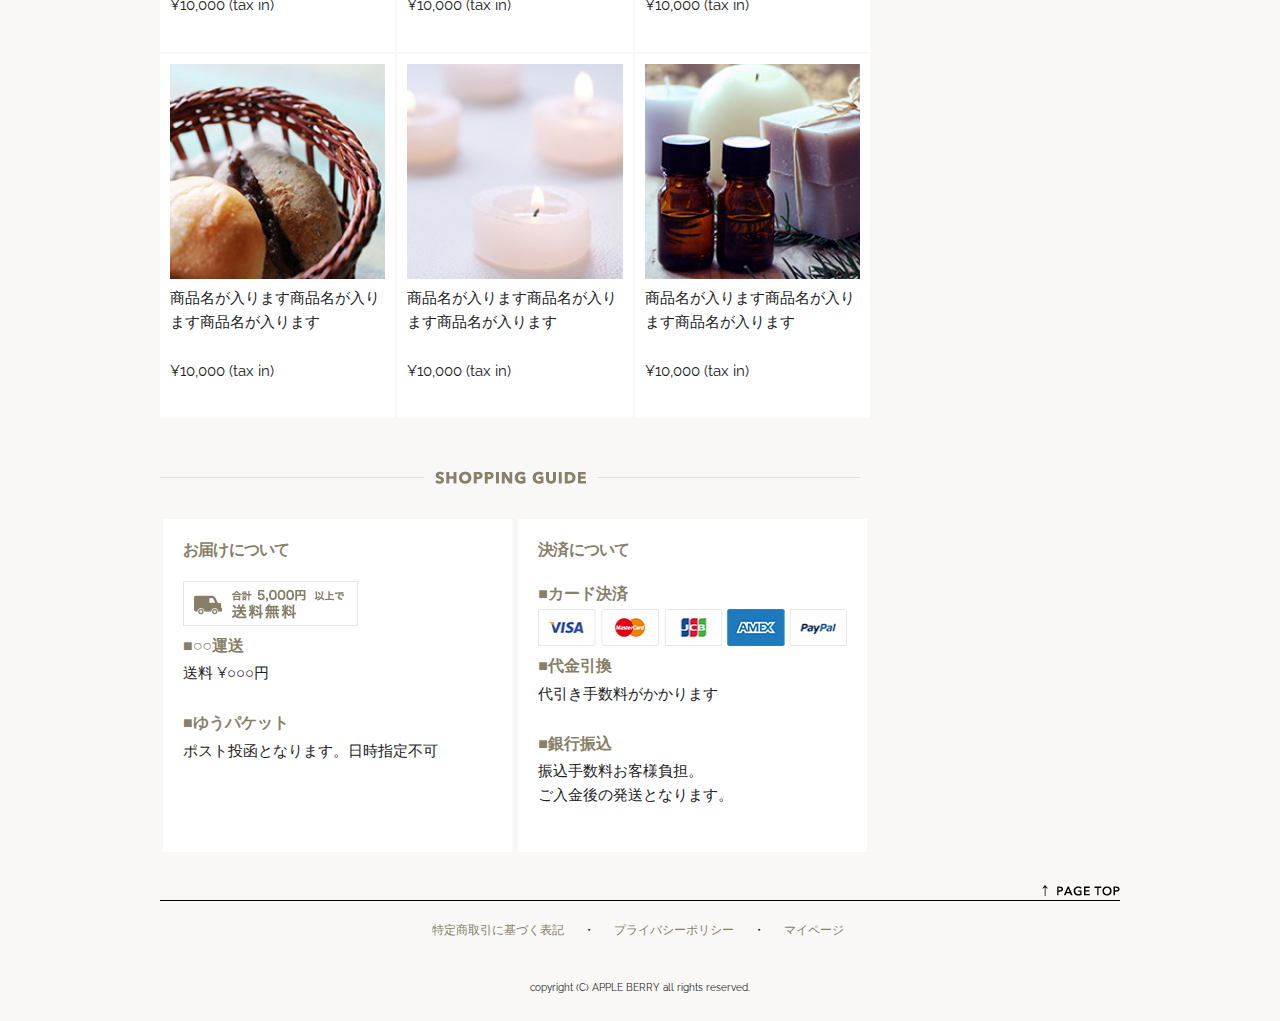
==== commit 0510bf14: "水曜午後作業 サイドバー完了" ====
--- a/index.html
+++ b/index.html
@@ -102,8 +102,6 @@
     </div>
     <!-- header_in -->
   </header>
-
-
 
   <div class="container">
     <div class="row">
@@ -228,7 +226,7 @@
 
       <div id="sidebar" class="three columns">
         <div class="item_search side_f">
-          <h4><img class="u-max-full-width" src="images/top/itemsearch.png"></h4>
+          <h4 class="search"><img class="u-max-full-width" src="images/top/itemsearch.png"></h4>
           <form>
             <input type="text" placeholder="Search...">
             <img class="u-max-full-width" src="images/top/search_icon.png">
--- a/css/style.css
+++ b/css/style.css
@@ -3,11 +3,26 @@
   background-color: #f9f8f6; }
 
 /**************************************/
+#header_in ul {
+  margin-top: 20px; }
 #header_in .pc_navi_li li {
   list-style-type: none;
   display: inline-block;
   margin-left: 15px;
   margin-right: 0; }
+
+.b-list ul {
+  margin-bottom: 10px;
+  background-color: #e8e4da;
+  border-radius: 4px;
+  padding: 5px; }
+  .b-list ul li {
+    display: inline-block;
+    vertical-align: middle;
+    color: #887f69; }
+    .b-list ul li a {
+      text-decoration: none;
+      color: #887f69; }
 
 #cover_area .owl-dots {
   text-align: left;
@@ -63,11 +78,98 @@
       #popular_items .flex section img {
         width: 100%; } }
 
+#categories_area {
+  margin-bottom: 30px; }
+  #categories_area .flex {
+    display: flex;
+    justify-content: space-between;
+    flex-wrap: wrap; }
+    #categories_area .flex section {
+      background-color: white;
+      margin: 1px 0;
+      padding: 10px;
+      width: calc((100% - 64px) / 3); }
+      #categories_area .flex section img {
+        width: 100%; }
+  #categories_area .back-btn,
+  #categories_area .next-btn {
+    display: block;
+    margin: 15px 0;
+    padding: 8px 40px;
+    background-color: #887f69;
+    color: white;
+    font-weight: bold;
+    float: left;
+    border-radius: 0; }
+  #categories_area .back-btn {
+    float: left; }
+  #categories_area .next-btn {
+    float: right; }
+  @media (max-width: 550px) {
+    #categories_area .flex section {
+      padding: 10px;
+      width: calc((100% - 42px) / 2); }
+      #categories_area .flex section img {
+        width: 100%; } }
+
+#products {
+  background-color: white;
+  padding: 40px; }
+  #products .products-title h3 {
+    float: left;
+    font-weight: bold;
+    font-size: 16px;
+    font-size: 1.6rem; }
+  #products .products-title span {
+    float: right;
+    color: #887f69; }
+  #products .products-body {
+    border-top: 1px solid #887f69;
+    clear: both;
+    padding-top: 25px; }
+    #products .products-body #display_img img {
+      width: 410px; }
+    #products .products-body li {
+      list-style: none;
+      display: inline-block; }
+    #products .products-body li img {
+      width: 75px;
+      cursor: pointer; }
+    #products .products-body h4 {
+      width: 100%;
+      height: 50px;
+      line-height: 50px;
+      border-top: 1px solid #e8e4da;
+      color: #887f69;
+      font-size: 16px;
+      font-size: 1.6rem;
+      font-weight: bold; }
+      #products .products-body h4 img {
+        vertical-align: middle; }
+    #products .products-body p.shikaku {
+      color: #887f69;
+      font-weight: bold;
+      font-size: 16px;
+      font-size: 1.6rem;
+      padding-top: 20px;
+      border-top: 1px solid #887f69; }
+    #products .products-body table {
+      width: 100%;
+      border: #e8e4da 1px solid;
+      color: #887f69;
+      font-size: 12px;
+      font-size: 1.2rem; }
+      #products .products-body table th {
+        width: calc(100% / 3);
+        text-align: center;
+        background-color: #f9f9f5; }
+
 #latest_items {
   margin-bottom: 30px; }
   #latest_items .flex {
     display: flex;
-    justify-content: space-between; }
+    justify-content: space-between;
+    flex-wrap: wrap; }
     #latest_items .flex section {
       background-color: white;
       margin: 1px 0;
@@ -75,6 +177,12 @@
       width: calc((100% - 64px) / 3); }
       #latest_items .flex section img {
         width: 100%; }
+  @media (max-width: 550px) {
+    #latest_items .flex section {
+      padding: 10px;
+      width: calc((100% - 42px) / 2); }
+      #latest_items .flex section img {
+        width: 100%; } }
 
 #shopping_guide {
   margin-bottom: 30px; }
@@ -93,38 +201,15 @@
         font-weight: bold; }
       #shopping_guide .flex section p.shikaku {
         color: #887f69;
+        font-weight: bold;
+        font-size: 16px;
+        font-size: 1.6rem;
         margin-bottom: 3px; }
   @media (max-width: 550px) {
     #shopping_guide .flex {
       flex-direction: column; }
       #shopping_guide .flex section {
         width: 86%; } }
-
-#categories_area .flex {
-  display: flex;
-  justify-content: space-between; }
-#categories_area section {
-  background-color: white;
-  margin: 1px;
-  padding: 10px; }
-#categories_area .back-btn {
-  display: block;
-  margin: 15px 0;
-  padding: 8px 40px;
-  background-color: #887f69;
-  color: white;
-  font-weight: bold;
-  float: left;
-  border-radius: 20px; }
-#categories_area .next-btn {
-  display: block;
-  margin: 15px 0;
-  padding: 8px 40px;
-  background-color: #887f69;
-  color: white;
-  font-weight: bold;
-  border-radius: 20px;
-  float: right; }
 
 #sidebar .side_f {
   background: white;
@@ -153,6 +238,8 @@
     height: 40px;
     justify-content: space-between;
     align-items: center; }
+  #sidebar .side_f h4.search {
+    background: none; }
 #sidebar .page_link.side_f {
   padding: 0; }
 #sidebar .more_btn {
@@ -225,6 +312,7 @@
     display: none; }
 
   h3.sp-h3 {
+    clear: both;
     text-align: center; }
 
   .item-serch h4 {
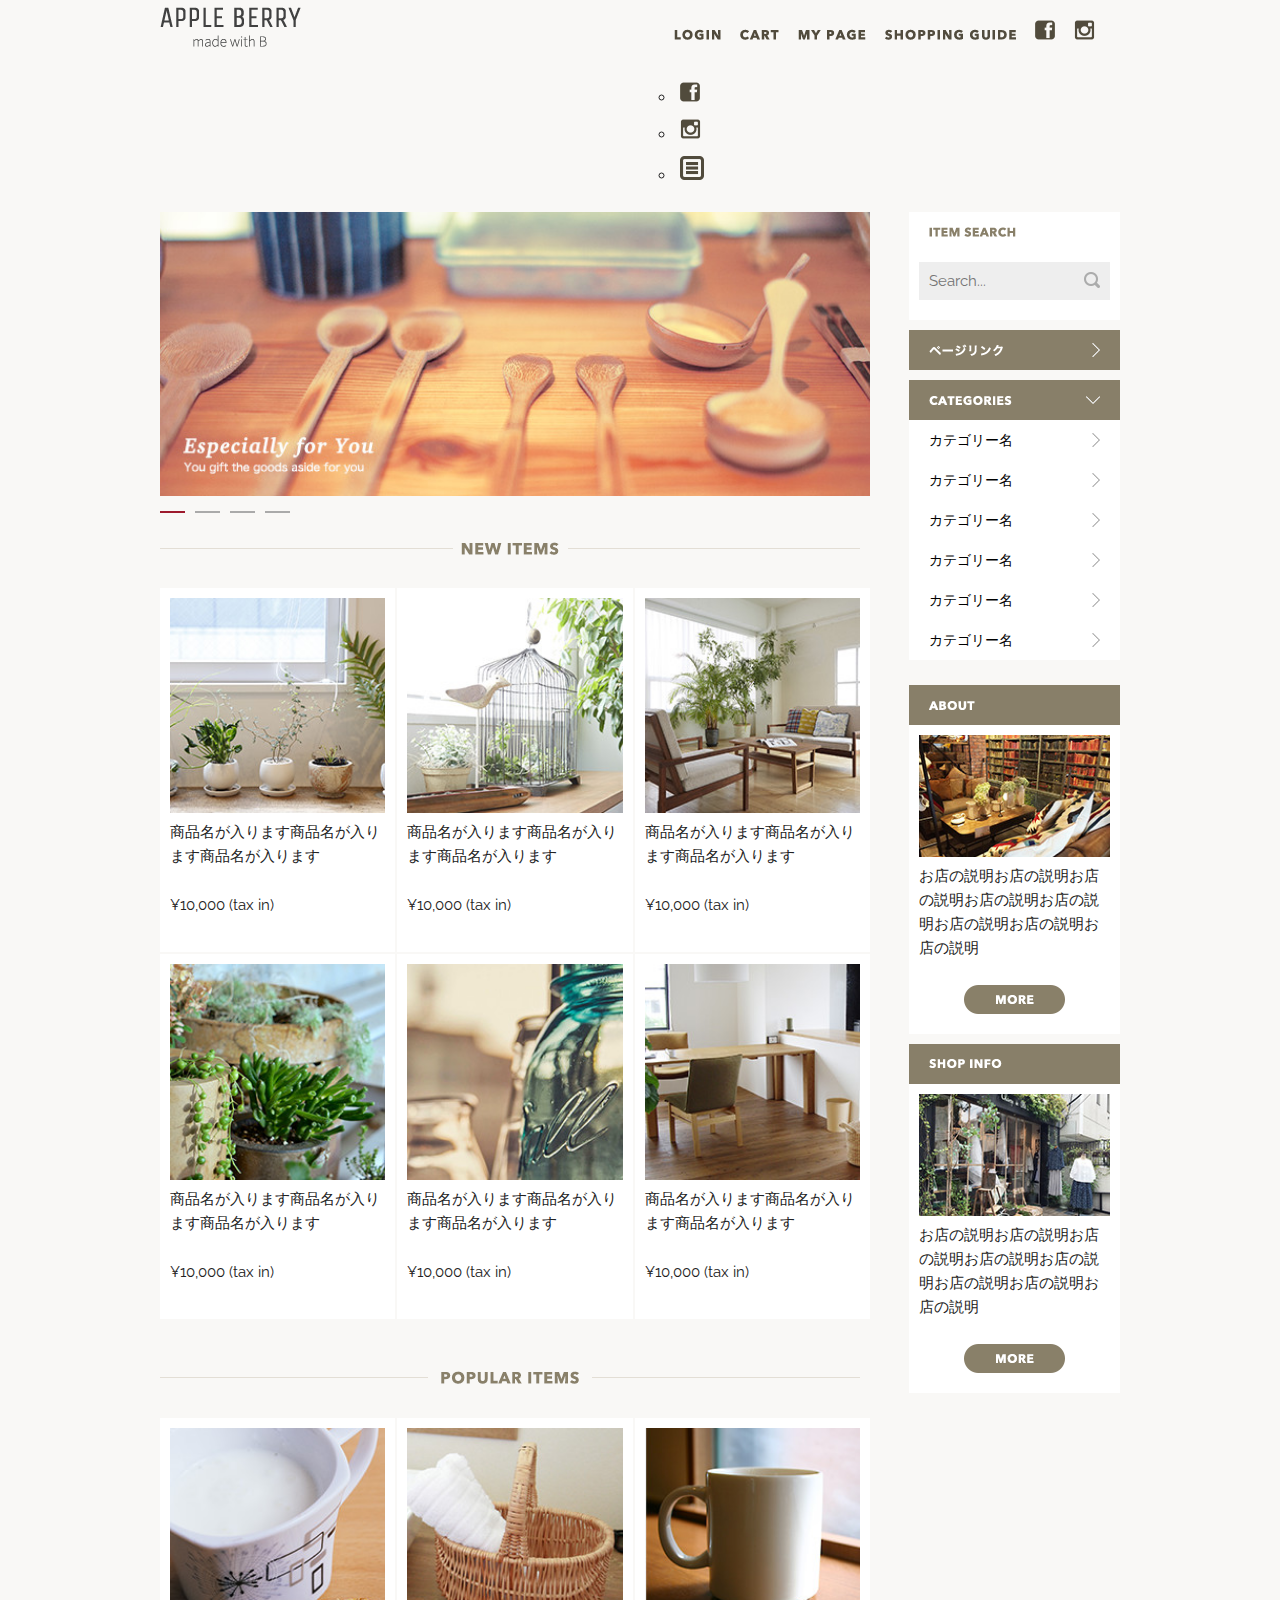
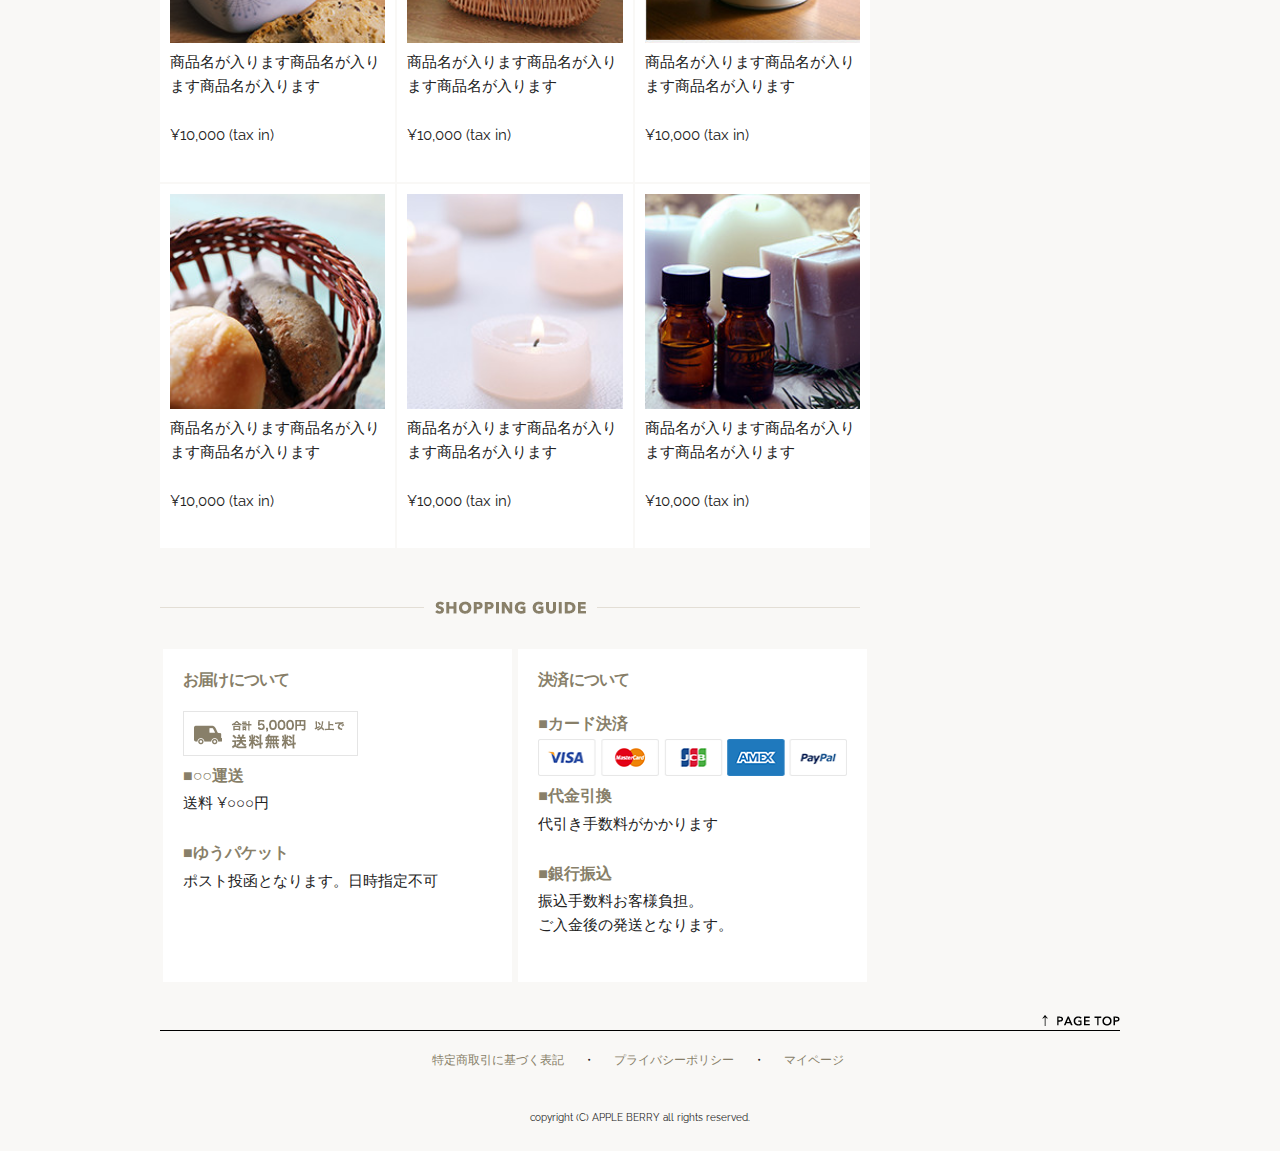
==== commit 6aae4ef0: "土曜朝作業" ====
--- a/index.html
+++ b/index.html
@@ -68,33 +68,30 @@
           </ul>
         </div>
                 sp_navi -->
-
           <div class="pc_navi">
-
             <ul class="pc_navi_li">
-              <li>
-                <a href="#"><img class="u-max-full-width" src="images/top/menu_login.png" alt="login"></a>
-              </li>
-              <li>
-                <a href="#"><img class="u-max-full-width" src="images/top/menu_cart.png" alt="cart"></a>
-              </li>
-              <li>
-                <a href="#"><img class="u-max-full-width" src="images/top/menu_mypage.png" alt="mypage"></a>
-              </li>
-              <li>
-                <a href="#"><img class="u-max-full-width" src="images/top/menu_guide.png" alt="shopping_guide"></a>
-              </li>
-              <li>
-                <a href="#"><img class="u-max-full-width" src="images/top/facebook.png" alt="facebook"></a>
-              </li>
-              <li>
-                <a href="#"><img class="u-max-full-width" src="images/top/insta.png" alt="instagram"></a>
-              </li>
+              <li><a href="#"><img class="u-max-full-width" src="images/top/menu_login.png" alt="login"></a></li>
+              <li><a href="#"><img class="u-max-full-width" src="images/top/menu_cart.png" alt="cart"></a></li>
+              <li><a href="#"><img class="u-max-full-width" src="images/top/menu_mypage.png" alt="mypage"></a></li>
+              <li><a href="#"><img class="u-max-full-width" src="images/top/menu_guide.png" alt="shopping_guide"></a></li>
+              <li><a href="#"><img class="u-max-full-width" src="images/top/facebook.png" alt="facebook"></a></li>
+              <li><a href="#"><img class="u-max-full-width" src="images/top/insta.png" alt="instagram"></a></li>
             </ul>
-
           </div>
           <!-- pc_navi -->
 
+       <div class="sp_navi">
+            <ul class="sp_navi_li">
+              <!-- <li><a href="#"><img class="u-max-full-width" src="images/top/menu_login.png" alt="login"></a></li>
+              <li><a href="#"><img class="u-max-full-width" src="images/top/menu_cart.png" alt="cart"></a></li>
+              <li><a href="#"><img class="u-max-full-width" src="images/top/menu_mypage.png" alt="mypage"></a></li>
+              <li><a href="#"><img class="u-max-full-width" src="images/top/menu_guide.png" alt="shopping_guide"></a></li> -->
+              <li><a href="#"><img class="u-max-full-width" src="images/top/facebook.png" alt="facebook"></a></li>
+              <li><a href="#"><img class="u-max-full-width" src="images/top/insta.png" alt="instagram"></a></li>
+              <li><a href="#"><img class="u-max-full-width" src="images/top_sp/menu_icon.png" alt="menu_icon"></a></li>
+            </ul>
+          </div>
+          <!-- sp_navi -->
         </div>
         <!-- six columns -->
       </div>
--- a/css/style.css
+++ b/css/style.css
@@ -15,11 +15,18 @@
   margin-bottom: 10px;
   background-color: #e8e4da;
   border-radius: 4px;
-  padding: 5px; }
+  padding: 5px;
+  box-sizing: border-box;
+  display: flex;
+  align-items: center;
+  list-style: none;
+  height: 35px; }
   .b-list ul li {
-    display: inline-block;
-    vertical-align: middle;
-    color: #887f69; }
+    color: #887f69;
+    margin-bottom: 0; }
+    .b-list ul li + li::before {
+      content: '/';
+      margin: 0 1rem; }
     .b-list ul li a {
       text-decoration: none;
       color: #887f69; }
